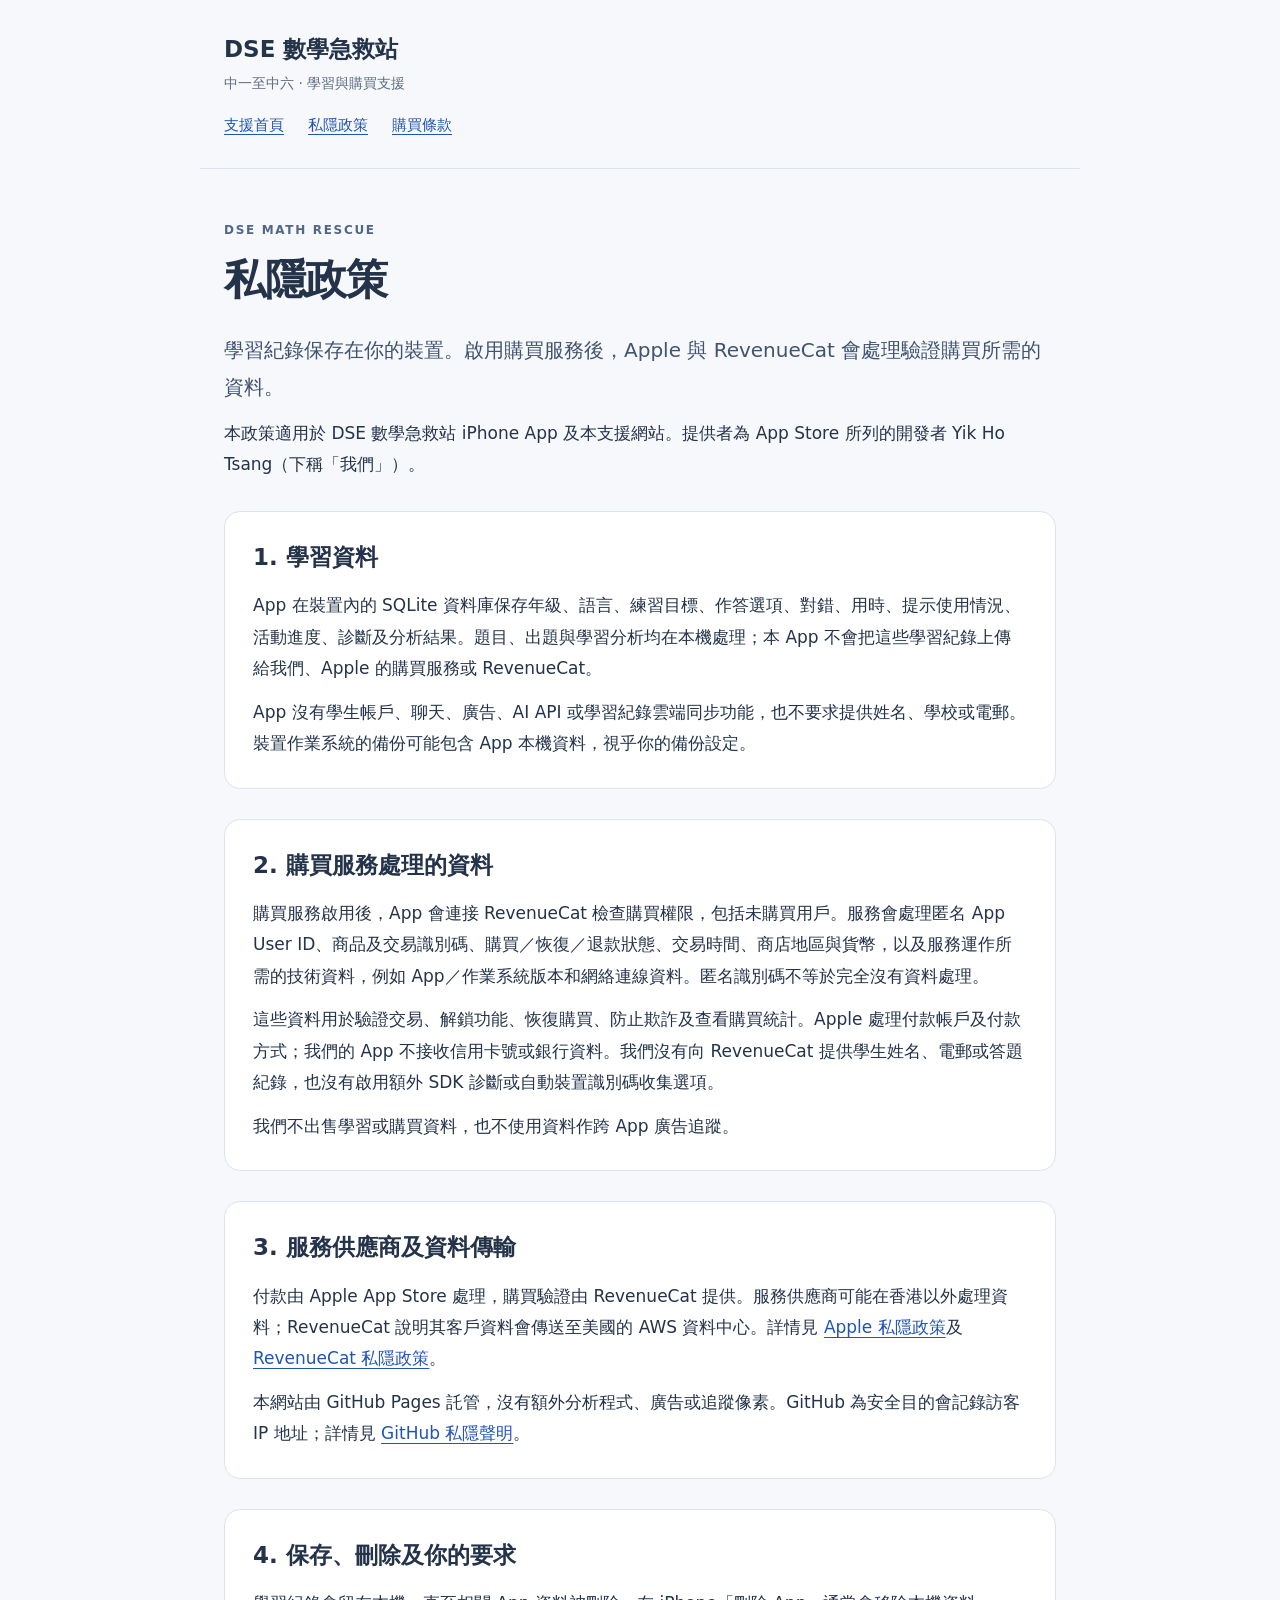
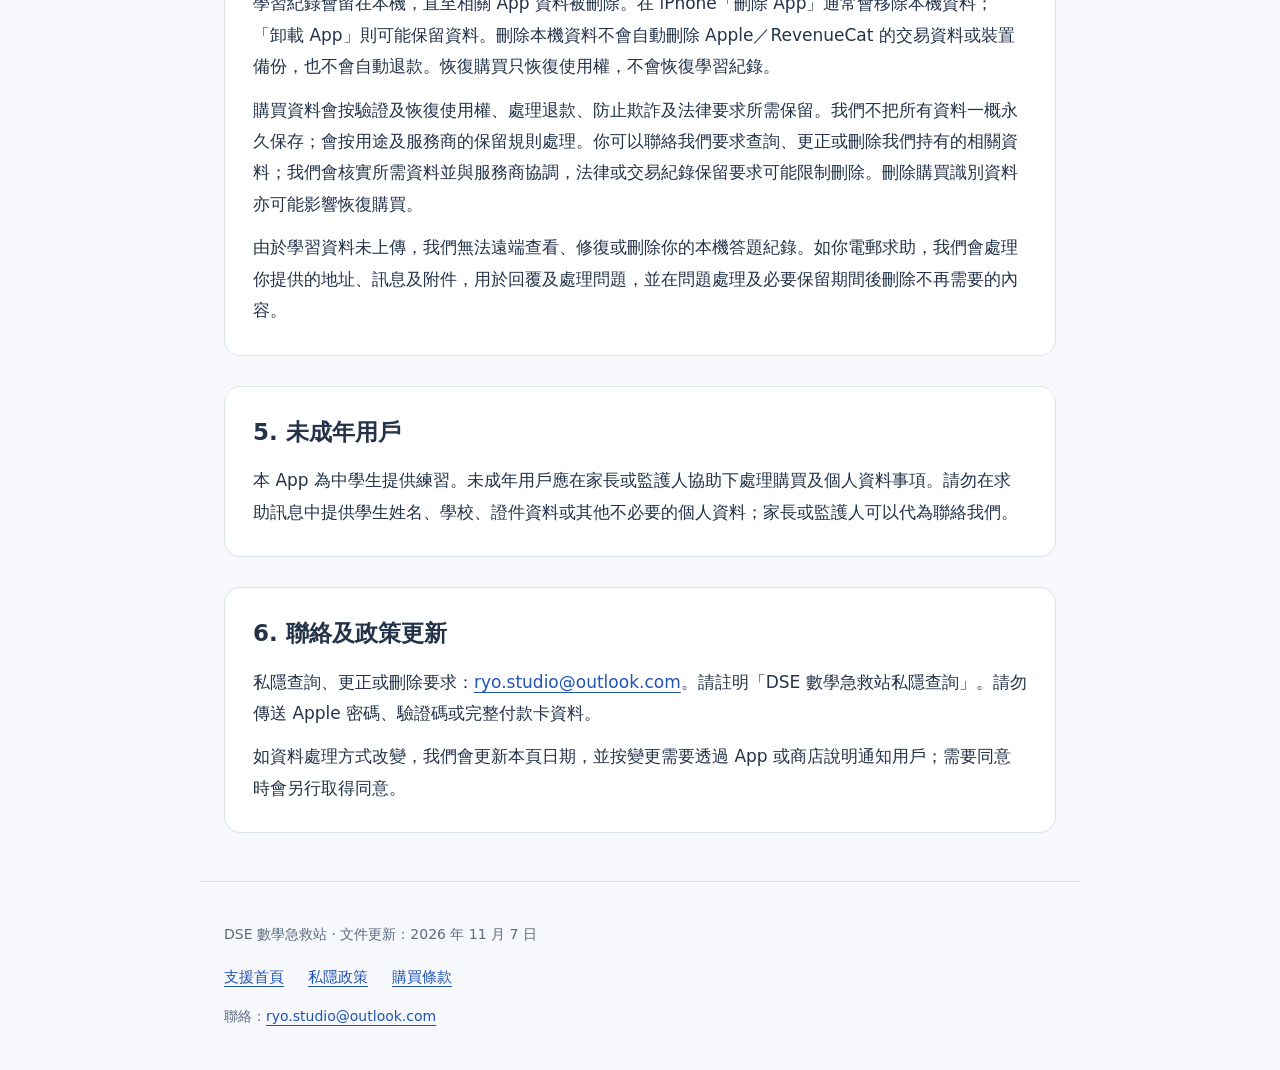
==== privacy.html @ 25e822d3 "Publish DSE Math Rescue privacy, purchase terms and support pages" ====
<!doctype html><html lang="zh-HK"><head><meta charset="utf-8"><meta name="viewport" content="width=device-width,initial-scale=1"><meta name="color-scheme" content="light"><meta name="description" content="DSE 數學急救站的私隱政策、一次購買條款及使用支援。"><title>私隱政策｜DSE 數學急救站</title><link rel="stylesheet" href="style.css"></head><body><a class="skip" href="#main">跳到內容</a><header><div class="brand">DSE 數學急救站<span>中一至中六 · 學習與購買支援</span></div><nav aria-label="主要導覽"><a href="index.html">支援首頁</a><a href="privacy.html">私隱政策</a><a href="terms.html">購買條款</a></nav></header><main id="main"><p class="eyebrow">DSE MATH RESCUE</p><h1>私隱政策</h1><p class="lead">學習紀錄保存在你的裝置。啟用購買服務後，Apple 與 RevenueCat 會處理驗證購買所需的資料。</p><p>本政策適用於 DSE 數學急救站 iPhone App 及本支援網站。提供者為 App Store 所列的開發者 Yik Ho Tsang（下稱「我們」）。</p><section><h2>1. 學習資料</h2><p>App 在裝置內的 SQLite 資料庫保存年級、語言、練習目標、作答選項、對錯、用時、提示使用情況、活動進度、診斷及分析結果。題目、出題與學習分析均在本機處理；本 App 不會把這些學習紀錄上傳給我們、Apple 的購買服務或 RevenueCat。</p><p>App 沒有學生帳戶、聊天、廣告、AI API 或學習紀錄雲端同步功能，也不要求提供姓名、學校或電郵。裝置作業系統的備份可能包含 App 本機資料，視乎你的備份設定。</p></section><section><h2>2. 購買服務處理的資料</h2><p>購買服務啟用後，App 會連接 RevenueCat 檢查購買權限，包括未購買用戶。服務會處理匿名 App User ID、商品及交易識別碼、購買／恢復／退款狀態、交易時間、商店地區與貨幣，以及服務運作所需的技術資料，例如 App／作業系統版本和網絡連線資料。匿名識別碼不等於完全沒有資料處理。</p><p>這些資料用於驗證交易、解鎖功能、恢復購買、防止欺詐及查看購買統計。Apple 處理付款帳戶及付款方式；我們的 App 不接收信用卡號或銀行資料。我們沒有向 RevenueCat 提供學生姓名、電郵或答題紀錄，也沒有啟用額外 SDK 診斷或自動裝置識別碼收集選項。</p><p>我們不出售學習或購買資料，也不使用資料作跨 App 廣告追蹤。</p></section><section><h2>3. 服務供應商及資料傳輸</h2><p>付款由 Apple App Store 處理，購買驗證由 RevenueCat 提供。服務供應商可能在香港以外處理資料；RevenueCat 說明其客戶資料會傳送至美國的 AWS 資料中心。詳情見 <a href="https://www.apple.com/legal/privacy/">Apple 私隱政策</a>及 <a href="https://www.revenuecat.com/privacy">RevenueCat 私隱政策</a>。</p><p>本網站由 GitHub Pages 託管，沒有額外分析程式、廣告或追蹤像素。GitHub 為安全目的會記錄訪客 IP 地址；詳情見 <a href="https://docs.github.com/en/site-policy/privacy-policies/github-general-privacy-statement">GitHub 私隱聲明</a>。</p></section><section><h2>4. 保存、刪除及你的要求</h2><p>學習紀錄會留在本機，直至相關 App 資料被刪除。在 iPhone「刪除 App」通常會移除本機資料；「卸載 App」則可能保留資料。刪除本機資料不會自動刪除 Apple／RevenueCat 的交易資料或裝置備份，也不會自動退款。恢復購買只恢復使用權，不會恢復學習紀錄。</p><p>購買資料會按驗證及恢復使用權、處理退款、防止欺詐及法律要求所需保留。我們不把所有資料一概永久保存；會按用途及服務商的保留規則處理。你可以聯絡我們要求查詢、更正或刪除我們持有的相關資料；我們會核實所需資料並與服務商協調，法律或交易紀錄保留要求可能限制刪除。刪除購買識別資料亦可能影響恢復購買。</p><p>由於學習資料未上傳，我們無法遠端查看、修復或刪除你的本機答題紀錄。如你電郵求助，我們會處理你提供的地址、訊息及附件，用於回覆及處理問題，並在問題處理及必要保留期間後刪除不再需要的內容。</p></section><section><h2>5. 未成年用戶</h2><p>本 App 為中學生提供練習。未成年用戶應在家長或監護人協助下處理購買及個人資料事項。請勿在求助訊息中提供學生姓名、學校、證件資料或其他不必要的個人資料；家長或監護人可以代為聯絡我們。</p></section><section><h2>6. 聯絡及政策更新</h2><p>私隱查詢、更正或刪除要求：<a href="mailto:ryo.studio@outlook.com">ryo.studio@outlook.com</a>。請註明「DSE 數學急救站私隱查詢」。請勿傳送 Apple 密碼、驗證碼或完整付款卡資料。</p><p>如資料處理方式改變，我們會更新本頁日期，並按變更需要透過 App 或商店說明通知用戶；需要同意時會另行取得同意。</p></section></main><footer><p>DSE 數學急救站 · 文件更新：2026 年 11 月 7 日</p><nav aria-label="主要導覽"><a href="index.html">支援首頁</a><a href="privacy.html">私隱政策</a><a href="terms.html">購買條款</a></nav><p>聯絡：<a href="mailto:ryo.studio@outlook.com">ryo.studio@outlook.com</a></p></footer></body></html>
---- style.css ----
*{box-sizing:border-box}html{scroll-behavior:smooth}body{margin:0;background:#f6f8fb;color:#24334a;font-family:system-ui,-apple-system,"Microsoft JhengHei",sans-serif;font-size:17px;line-height:1.85}a{color:#2254b4;text-underline-offset:4px;overflow-wrap:anywhere}a:focus-visible{outline:3px solid #ba6c00;outline-offset:5px}header,main,footer{max-width:880px;margin:auto;padding:28px 24px}header{border-bottom:1px solid #dce3ed}.brand{font-weight:750;font-size:23px}.brand span{display:block;font-size:14px;font-weight:400;color:#5d6c81}nav{display:flex;flex-wrap:wrap;gap:12px 24px;margin-top:16px;font-size:15px}main{padding-top:38px;padding-bottom:48px}h1{font-size:clamp(30px,6vw,42px);line-height:1.3;margin:8px 0 24px;letter-spacing:-.03em}h2{font-size:23px;line-height:1.5;margin:0 0 16px}.eyebrow{font-size:12px;letter-spacing:.14em;color:#526786;font-weight:700}.lead{font-size:20px;color:#40536f}section{margin-top:30px;padding:28px;background:white;border:1px solid #dce3ed;border-radius:16px}p{margin:12px 0}section p:last-child{margin-bottom:0}.cards{display:grid;grid-template-columns:1fr 1fr;gap:16px;margin:28px 0}.card{display:block;padding:24px;border-radius:14px;border:1px solid #bacce7;background:#edf3ff;text-decoration:none}.card strong,.card span{display:block}.card span{font-size:15px;color:#40536f;margin-top:8px}.notice{padding:16px;background:#fff1cb;border:1px solid #dcbf6f}footer{border-top:1px solid #dce3ed;font-size:14px;color:#5d6c81}.skip{position:absolute;top:-80px;left:16px;padding:8px;background:white}.skip:focus{top:8px}li{margin:10px 0}@media(max-width:540px){header,main,footer{padding-left:18px;padding-right:18px}section{padding:20px}.cards{grid-template-columns:1fr}body{font-size:16px}}@media print{body{background:white}header nav,footer nav,.skip{display:none}section{border:0;padding:0;break-inside:avoid}a{color:inherit}}
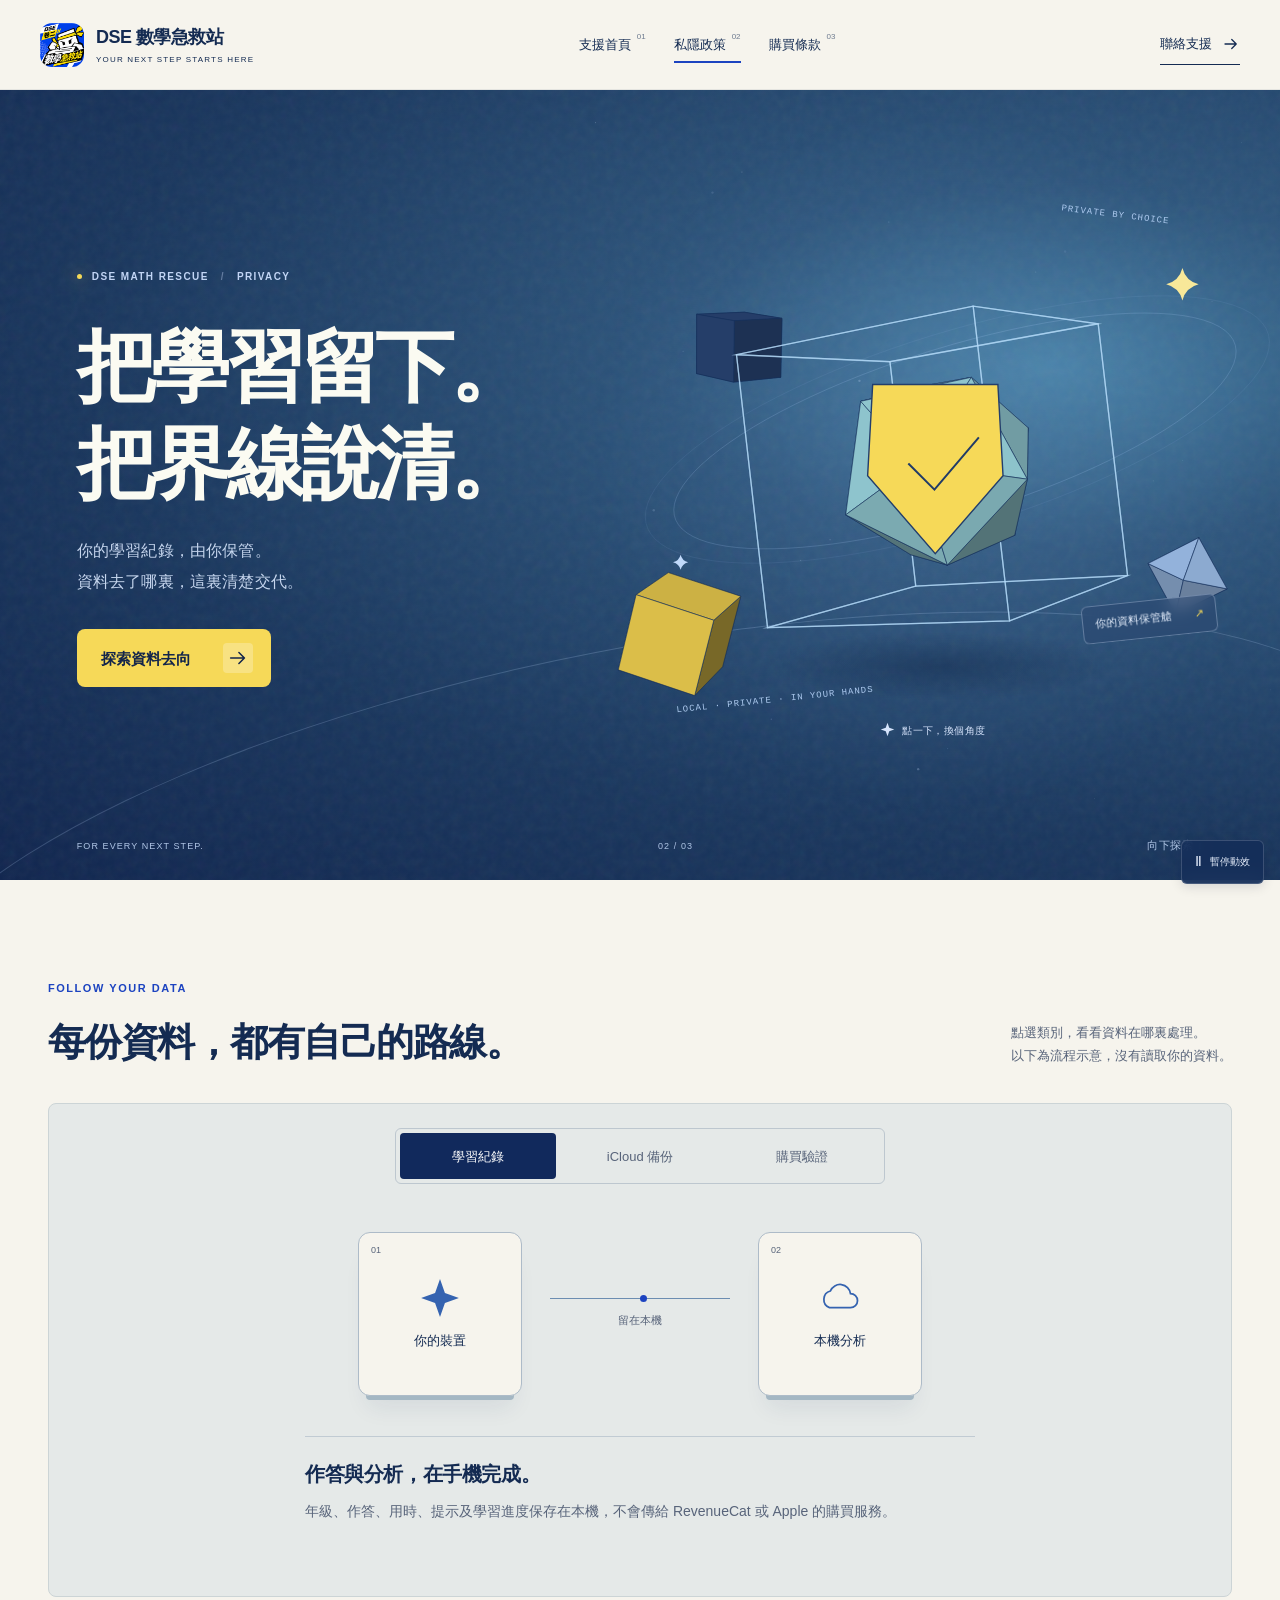
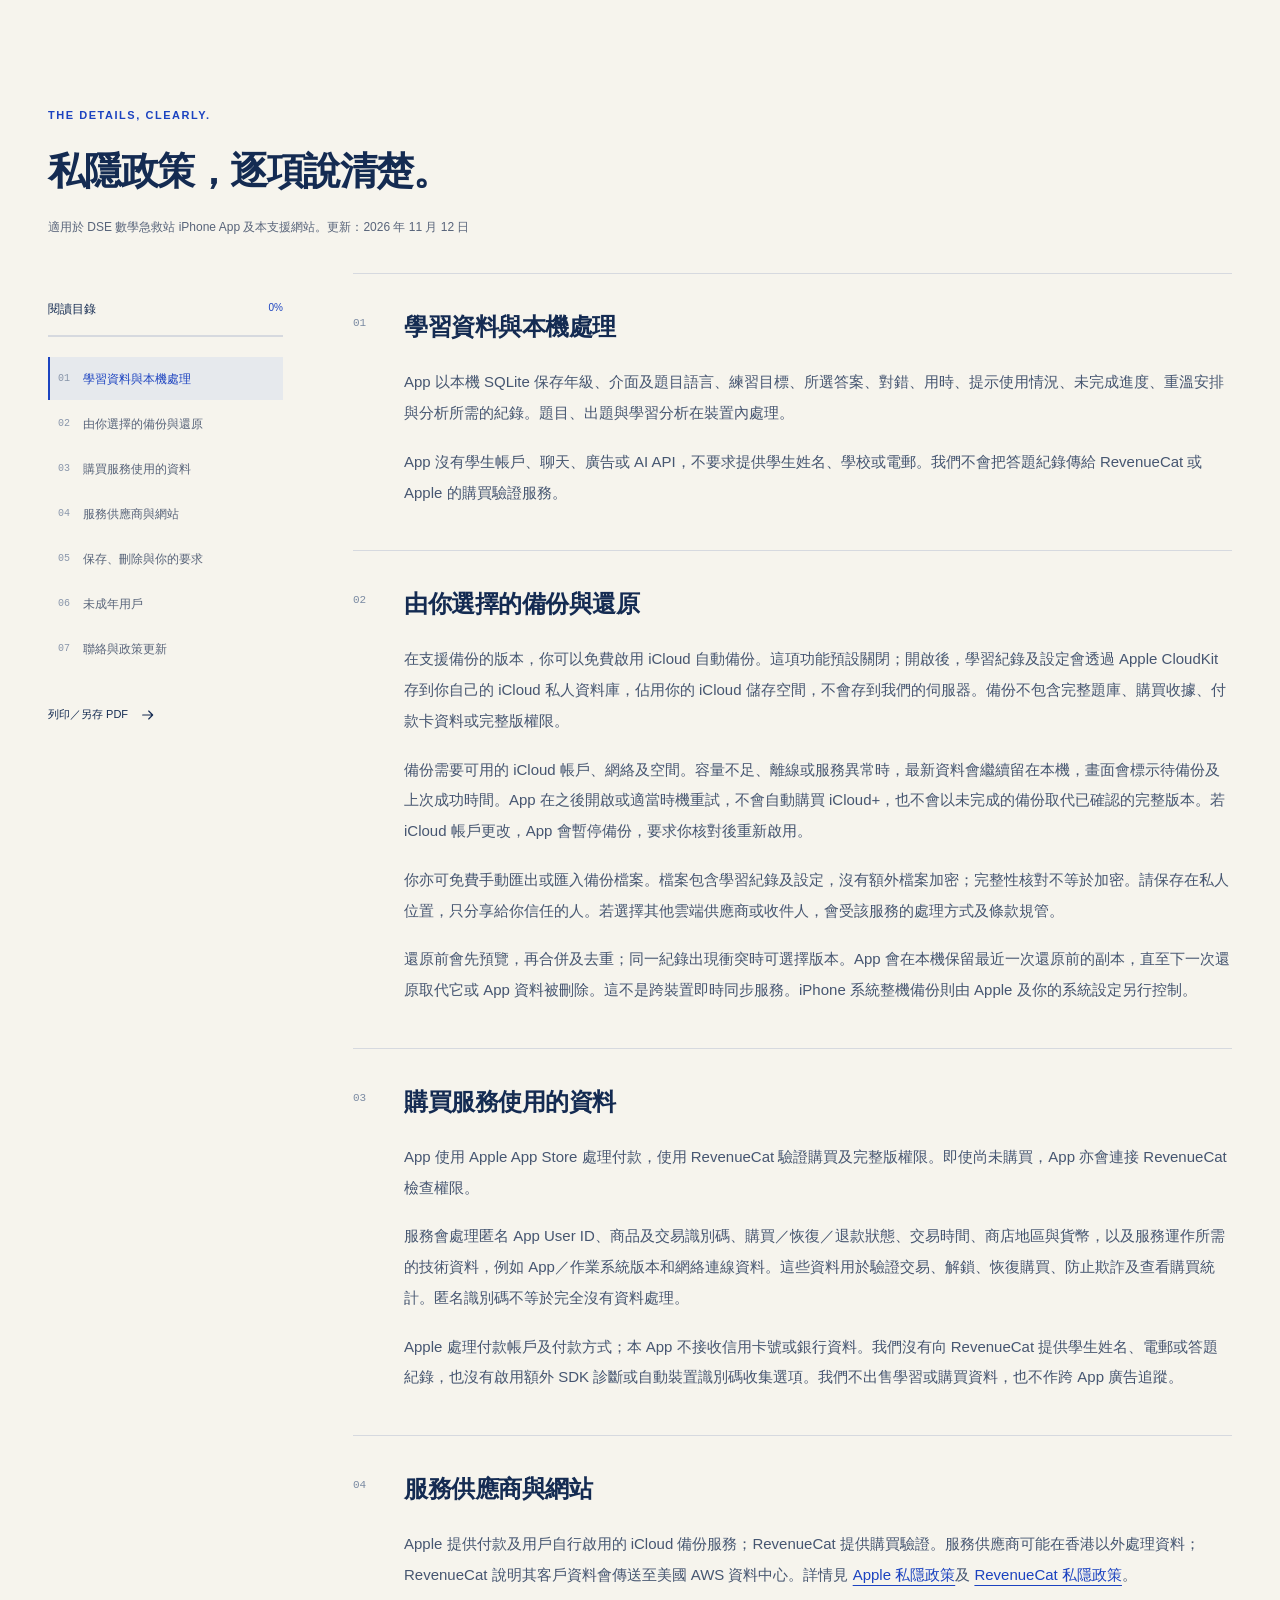
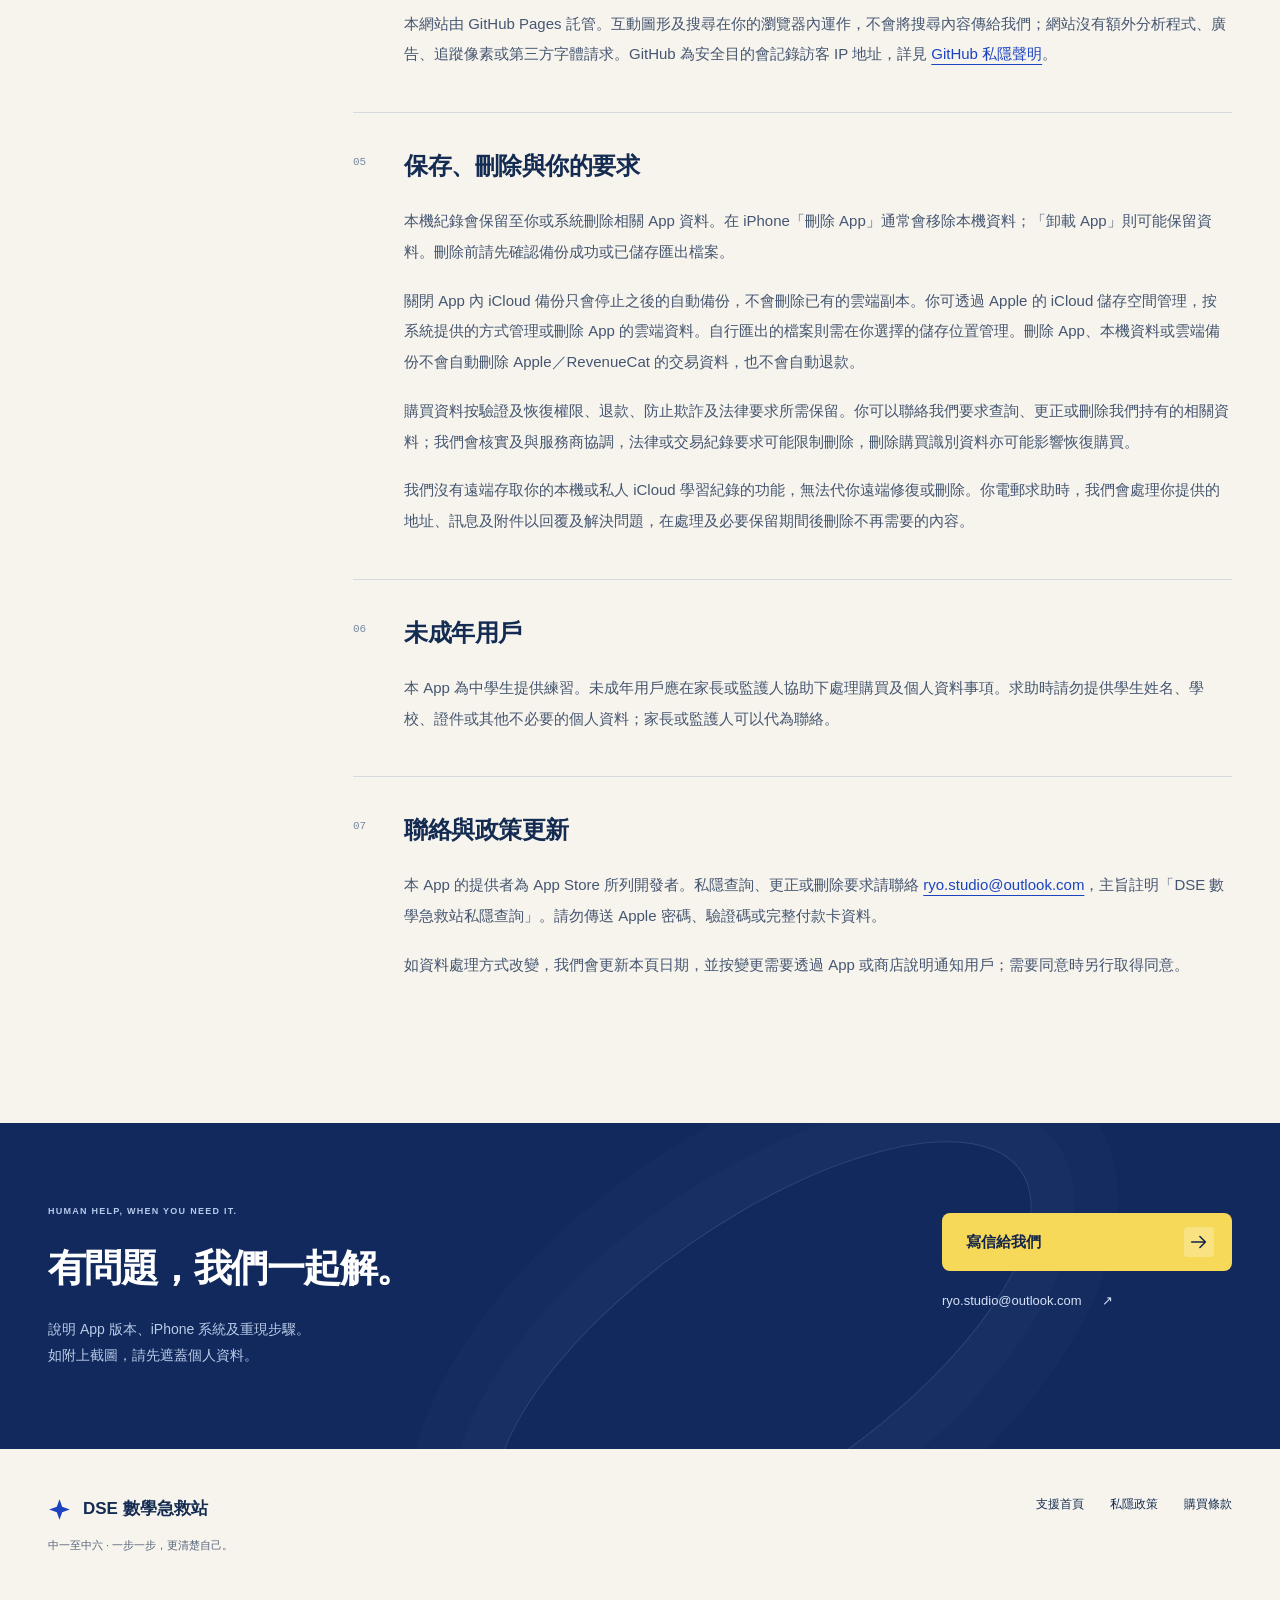
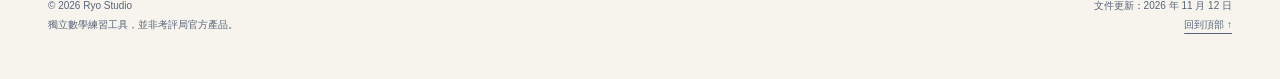
==== commit c56bba56: "Redesign mobile support, privacy and purchase pages; explain free backups" ====
--- a/privacy.html
+++ b/privacy.html
@@ -1 +1 @@
-<!doctype html><html lang="zh-HK"><head><meta charset="utf-8"><meta name="viewport" content="width=device-width,initial-scale=1"><meta name="color-scheme" content="light"><meta name="description" content="DSE 數學急救站的私隱政策、一次購買條款及使用支援。"><title>私隱政策｜DSE 數學急救站</title><link rel="stylesheet" href="style.css"></head><body><a class="skip" href="#main">跳到內容</a><header><div class="brand">DSE 數學急救站<span>中一至中六 · 學習與購買支援</span></div><nav aria-label="主要導覽"><a href="index.html">支援首頁</a><a href="privacy.html">私隱政策</a><a href="terms.html">購買條款</a></nav></header><main id="main"><p class="eyebrow">DSE MATH RESCUE</p><h1>私隱政策</h1><p class="lead">學習紀錄保存在你的裝置。啟用購買服務後，Apple 與 RevenueCat 會處理驗證購買所需的資料。</p><p>本政策適用於 DSE 數學急救站 iPhone App 及本支援網站。提供者為 App Store 所列的開發者 Yik Ho Tsang（下稱「我們」）。</p><section><h2>1. 學習資料</h2><p>App 在裝置內的 SQLite 資料庫保存年級、語言、練習目標、作答選項、對錯、用時、提示使用情況、活動進度、診斷及分析結果。題目、出題與學習分析均在本機處理；本 App 不會把這些學習紀錄上傳給我們、Apple 的購買服務或 RevenueCat。</p><p>App 沒有學生帳戶、聊天、廣告、AI API 或學習紀錄雲端同步功能，也不要求提供姓名、學校或電郵。裝置作業系統的備份可能包含 App 本機資料，視乎你的備份設定。</p></section><section><h2>2. 購買服務處理的資料</h2><p>購買服務啟用後，App 會連接 RevenueCat 檢查購買權限，包括未購買用戶。服務會處理匿名 App User ID、商品及交易識別碼、購買／恢復／退款狀態、交易時間、商店地區與貨幣，以及服務運作所需的技術資料，例如 App／作業系統版本和網絡連線資料。匿名識別碼不等於完全沒有資料處理。</p><p>這些資料用於驗證交易、解鎖功能、恢復購買、防止欺詐及查看購買統計。Apple 處理付款帳戶及付款方式；我們的 App 不接收信用卡號或銀行資料。我們沒有向 RevenueCat 提供學生姓名、電郵或答題紀錄，也沒有啟用額外 SDK 診斷或自動裝置識別碼收集選項。</p><p>我們不出售學習或購買資料，也不使用資料作跨 App 廣告追蹤。</p></section><section><h2>3. 服務供應商及資料傳輸</h2><p>付款由 Apple App Store 處理，購買驗證由 RevenueCat 提供。服務供應商可能在香港以外處理資料；RevenueCat 說明其客戶資料會傳送至美國的 AWS 資料中心。詳情見 <a href="https://www.apple.com/legal/privacy/">Apple 私隱政策</a>及 <a href="https://www.revenuecat.com/privacy">RevenueCat 私隱政策</a>。</p><p>本網站由 GitHub Pages 託管，沒有額外分析程式、廣告或追蹤像素。GitHub 為安全目的會記錄訪客 IP 地址；詳情見 <a href="https://docs.github.com/en/site-policy/privacy-policies/github-general-privacy-statement">GitHub 私隱聲明</a>。</p></section><section><h2>4. 保存、刪除及你的要求</h2><p>學習紀錄會留在本機，直至相關 App 資料被刪除。在 iPhone「刪除 App」通常會移除本機資料；「卸載 App」則可能保留資料。刪除本機資料不會自動刪除 Apple／RevenueCat 的交易資料或裝置備份，也不會自動退款。恢復購買只恢復使用權，不會恢復學習紀錄。</p><p>購買資料會按驗證及恢復使用權、處理退款、防止欺詐及法律要求所需保留。我們不把所有資料一概永久保存；會按用途及服務商的保留規則處理。你可以聯絡我們要求查詢、更正或刪除我們持有的相關資料；我們會核實所需資料並與服務商協調，法律或交易紀錄保留要求可能限制刪除。刪除購買識別資料亦可能影響恢復購買。</p><p>由於學習資料未上傳，我們無法遠端查看、修復或刪除你的本機答題紀錄。如你電郵求助，我們會處理你提供的地址、訊息及附件，用於回覆及處理問題，並在問題處理及必要保留期間後刪除不再需要的內容。</p></section><section><h2>5. 未成年用戶</h2><p>本 App 為中學生提供練習。未成年用戶應在家長或監護人協助下處理購買及個人資料事項。請勿在求助訊息中提供學生姓名、學校、證件資料或其他不必要的個人資料；家長或監護人可以代為聯絡我們。</p></section><section><h2>6. 聯絡及政策更新</h2><p>私隱查詢、更正或刪除要求：<a href="mailto:ryo.studio@outlook.com">ryo.studio@outlook.com</a>。請註明「DSE 數學急救站私隱查詢」。請勿傳送 Apple 密碼、驗證碼或完整付款卡資料。</p><p>如資料處理方式改變，我們會更新本頁日期，並按變更需要透過 App 或商店說明通知用戶；需要同意時會另行取得同意。</p></section></main><footer><p>DSE 數學急救站 · 文件更新：2026 年 11 月 7 日</p><nav aria-label="主要導覽"><a href="index.html">支援首頁</a><a href="privacy.html">私隱政策</a><a href="terms.html">購買條款</a></nav><p>聯絡：<a href="mailto:ryo.studio@outlook.com">ryo.studio@outlook.com</a></p></footer></body></html>
+<!doctype html><html lang="zh-HK"><head><meta charset="utf-8"><meta name="viewport" content="width=device-width,initial-scale=1,viewport-fit=cover"><meta name="theme-color" content="#11295c"><meta name="color-scheme" content="light"><meta name="description" content="DSE 數學急救站私隱政策：免費練習、學習紀錄備份、一次解鎖完整版及私隱說明。"><meta name="referrer" content="strict-origin-when-cross-origin"><meta http-equiv="Content-Security-Policy" content="default-src 'self'; script-src 'self'; style-src 'self' 'unsafe-inline'; img-src 'self' data:; connect-src 'none'; object-src 'none'; base-uri 'self'; form-action 'none'; upgrade-insecure-requests"><title>私隱政策｜DSE 數學急救站</title><link rel="icon" href="brand-icon.png"><link rel="stylesheet" href="style.css"><script src="site.js" defer></script><script src="scene.js" defer></script></head><body id="top" data-page="privacy"><a class="skip" href="#main">跳到內容</a><header class="site-header"><a class="brand" href="index.html" aria-label="DSE 數學急救站支援首頁"><img src="brand-icon.png" width="44" height="44" alt=""><span>DSE 數學急救站<small>YOUR NEXT STEP STARTS HERE</small></span></a><button class="menu-toggle" type="button" aria-expanded="false" aria-controls="primary-nav"><span>導覽</span><i aria-hidden="true"></i></button><nav id="primary-nav" aria-label="主要導覽"><a href="index.html">支援首頁<span>01</span></a><a href="privacy.html" aria-current="page">私隱政策<span>02</span></a><a href="terms.html">購買條款<span>03</span></a></nav><a class="header-contact" href="#contact">聯絡支援 <svg class="arrow-icon" viewBox="0 0 24 24" fill="none" aria-hidden="true"><path d="M4 12h15m-6-6 6 6-6 6" stroke="currentColor" stroke-width="1.7" stroke-linecap="round" stroke-linejoin="round"/></svg></a></header><main id="main"><section class="hero hero-privacy" aria-labelledby="hero-title"><div class="hero-grain" aria-hidden="true"></div><div class="hero-copy"><p class="eyebrow"><span class="signal-dot"></span>DSE MATH RESCUE <i>/</i> PRIVACY</p><h1 id="hero-title">把學習留下。<br>把界線說清。</h1><p class="hero-lead">你的學習紀錄，由你保管。<br>資料去了哪裏，這裏清楚交代。</p><a class="button button-yellow" href="#data-map">探索資料去向<svg class="arrow-icon" viewBox="0 0 24 24" fill="none" aria-hidden="true"><path d="M4 12h15m-6-6 6 6-6 6" stroke="currentColor" stroke-width="1.7" stroke-linecap="round" stroke-linejoin="round"/></svg></a></div><div class="scene-wrap" data-scene="privacy"><canvas class="world-canvas" aria-hidden="true"></canvas><div class="scene-fallback" aria-hidden="true"><div></div><span><svg class="star-icon" viewBox="0 0 40 40" fill="none" aria-hidden="true"><path d="m20 2 4.7 13.3L38 20l-13.3 4.7L20 38l-4.7-13.3L2 20l13.3-4.7L20 2Z" fill="currentColor"/></svg></span></div><div class="scene-coordinate coordinate-top" aria-hidden="true">PRIVATE BY CHOICE</div><div class="scene-coordinate coordinate-bottom" aria-hidden="true">LOCAL · PRIVATE · IN YOUR HANDS</div><button class="scene-interact" type="button" aria-label="改變幾何場景角度"><svg class="star-icon" viewBox="0 0 40 40" fill="none" aria-hidden="true"><path d="m20 2 4.7 13.3L38 20l-13.3 4.7L20 38l-4.7-13.3L2 20l13.3-4.7L20 2Z" fill="currentColor"/></svg><span>點一下，換個角度</span></button><span class="scene-badge">你的資料保管艙 <i>↗</i></span></div><div class="hero-baseline"><span>FOR EVERY NEXT STEP.</span><span>02 / 03</span><a href="#data-map" aria-label="向下探索">向下探索 ↓</a></div></section><section class="data-section wrap" id="data-map"><div class="section-top"><div><p class="eyebrow">FOLLOW YOUR DATA</p><h2>每份資料，都有自己的路線。</h2></div><p class="muted">點選類別，看看資料在哪裏處理。<br>以下為流程示意，沒有讀取你的資料。</p></div><div class="data-explorer"><div class="data-tabs" role="tablist" aria-label="資料類別"><button id="data-tab-learning" role="tab" aria-selected="true" aria-controls="data-panel" data-data-tab="learning">學習紀錄</button><button id="data-tab-cloud" role="tab" aria-selected="false" aria-controls="data-panel" data-data-tab="cloud">iCloud 備份</button><button id="data-tab-purchase" role="tab" aria-selected="false" aria-controls="data-panel" data-data-tab="purchase">購買驗證</button></div><div class="data-map" aria-hidden="true"><div class="map-node node-device"><span>01</span><svg class="star-icon" viewBox="0 0 40 40" fill="none" aria-hidden="true"><path d="m20 2 4.7 13.3L38 20l-13.3 4.7L20 38l-4.7-13.3L2 20l13.3-4.7L20 2Z" fill="currentColor"/></svg><strong>你的裝置</strong></div><div class="map-link"><i></i><b>留在本機</b></div><div class="map-node node-destination"><span>02</span><svg viewBox="0 0 48 48" fill="none"><path d="M12 35h24a8 8 0 0 0 0-16 12 12 0 0 0-23-3 10 10 0 0 0-1 19Z" stroke="currentColor" stroke-width="2"/></svg><strong>本機分析</strong></div></div><div id="data-panel" role="tabpanel" aria-labelledby="data-tab-learning" tabindex="0"><h3>作答與分析，在手機完成。</h3><p>年級、作答、用時、提示及學習進度保存在本機，不會傳給 RevenueCat 或 Apple 的購買服務。</p></div></div></section><section class="document-heading wrap" id="policy"><p class="eyebrow">THE DETAILS, CLEARLY.</p><h2>私隱政策，逐項說清楚。</h2><p class="muted">適用於 DSE 數學急救站 iPhone App 及本支援網站。更新：2026 年 11 月 12 日</p></section><div class="document-layout wrap"><aside class="contents" aria-label="本頁目錄"><p>閱讀目錄 <span class="reading-label">0%</span></p><div class="reading-track"><span></span></div><nav><a href="#privacy-learning"><span>01</span>學習資料與本機處理</a><a href="#privacy-backup"><span>02</span>由你選擇的備份與還原</a><a href="#privacy-purchases"><span>03</span>購買服務使用的資料</a><a href="#privacy-providers"><span>04</span>服務供應商與網站</a><a href="#privacy-retention"><span>05</span>保存、刪除與你的要求</a><a href="#privacy-minors"><span>06</span>未成年用戶</a><a href="#privacy-contact"><span>07</span>聯絡與政策更新</a></nav><button class="text-button" type="button" data-print>列印／另存 PDF <svg class="arrow-icon" viewBox="0 0 24 24" fill="none" aria-hidden="true"><path d="M4 12h15m-6-6 6 6-6 6" stroke="currentColor" stroke-width="1.7" stroke-linecap="round" stroke-linejoin="round"/></svg></button></aside><article class="policy-body"><section class="policy-section" id="privacy-learning"><div class="section-index">01</div><div><h2>學習資料與本機處理</h2><p>App 以本機 SQLite 保存年級、介面及題目語言、練習目標、所選答案、對錯、用時、提示使用情況、未完成進度、重溫安排與分析所需的紀錄。題目、出題與學習分析在裝置內處理。</p><p>App 沒有學生帳戶、聊天、廣告或 AI API，不要求提供學生姓名、學校或電郵。我們不會把答題紀錄傳給 RevenueCat 或 Apple 的購買驗證服務。</p></div></section><section class="policy-section" id="privacy-backup"><div class="section-index">02</div><div><h2>由你選擇的備份與還原</h2><p>在支援備份的版本，你可以免費啟用 iCloud 自動備份。這項功能預設關閉；開啟後，學習紀錄及設定會透過 Apple CloudKit 存到你自己的 iCloud 私人資料庫，佔用你的 iCloud 儲存空間，不會存到我們的伺服器。備份不包含完整題庫、購買收據、付款卡資料或完整版權限。</p><p>備份需要可用的 iCloud 帳戶、網絡及空間。容量不足、離線或服務異常時，最新資料會繼續留在本機，畫面會標示待備份及上次成功時間。App 在之後開啟或適當時機重試，不會自動購買 iCloud+，也不會以未完成的備份取代已確認的完整版本。若 iCloud 帳戶更改，App 會暫停備份，要求你核對後重新啟用。</p><p>你亦可免費手動匯出或匯入備份檔案。檔案包含學習紀錄及設定，沒有額外檔案加密；完整性核對不等於加密。請保存在私人位置，只分享給你信任的人。若選擇其他雲端供應商或收件人，會受該服務的處理方式及條款規管。</p><p>還原前會先預覽，再合併及去重；同一紀錄出現衝突時可選擇版本。App 會在本機保留最近一次還原前的副本，直至下一次還原取代它或 App 資料被刪除。這不是跨裝置即時同步服務。iPhone 系統整機備份則由 Apple 及你的系統設定另行控制。</p></div></section><section class="policy-section" id="privacy-purchases"><div class="section-index">03</div><div><h2>購買服務使用的資料</h2><p>App 使用 Apple App Store 處理付款，使用 RevenueCat 驗證購買及完整版權限。即使尚未購買，App 亦會連接 RevenueCat 檢查權限。</p><p>服務會處理匿名 App User ID、商品及交易識別碼、購買／恢復／退款狀態、交易時間、商店地區與貨幣，以及服務運作所需的技術資料，例如 App／作業系統版本和網絡連線資料。這些資料用於驗證交易、解鎖、恢復購買、防止欺詐及查看購買統計。匿名識別碼不等於完全沒有資料處理。</p><p>Apple 處理付款帳戶及付款方式；本 App 不接收信用卡號或銀行資料。我們沒有向 RevenueCat 提供學生姓名、電郵或答題紀錄，也沒有啟用額外 SDK 診斷或自動裝置識別碼收集選項。我們不出售學習或購買資料，也不作跨 App 廣告追蹤。</p></div></section><section class="policy-section" id="privacy-providers"><div class="section-index">04</div><div><h2>服務供應商與網站</h2><p>Apple 提供付款及用戶自行啟用的 iCloud 備份服務；RevenueCat 提供購買驗證。服務供應商可能在香港以外處理資料；RevenueCat 說明其客戶資料會傳送至美國 AWS 資料中心。詳情見 <a href="https://www.apple.com/legal/privacy/">Apple 私隱政策</a>及 <a href="https://www.revenuecat.com/privacy">RevenueCat 私隱政策</a>。</p><p>本網站由 GitHub Pages 託管。互動圖形及搜尋在你的瀏覽器內運作，不會將搜尋內容傳給我們；網站沒有額外分析程式、廣告、追蹤像素或第三方字體請求。GitHub 為安全目的會記錄訪客 IP 地址，詳見 <a href="https://docs.github.com/en/site-policy/privacy-policies/github-general-privacy-statement">GitHub 私隱聲明</a>。</p></div></section><section class="policy-section" id="privacy-retention"><div class="section-index">05</div><div><h2>保存、刪除與你的要求</h2><p>本機紀錄會保留至你或系統刪除相關 App 資料。在 iPhone「刪除 App」通常會移除本機資料；「卸載 App」則可能保留資料。刪除前請先確認備份成功或已儲存匯出檔案。</p><p>關閉 App 內 iCloud 備份只會停止之後的自動備份，不會刪除已有的雲端副本。你可透過 Apple 的 iCloud 儲存空間管理，按系統提供的方式管理或刪除 App 的雲端資料。自行匯出的檔案則需在你選擇的儲存位置管理。刪除 App、本機資料或雲端備份不會自動刪除 Apple／RevenueCat 的交易資料，也不會自動退款。</p><p>購買資料按驗證及恢復權限、退款、防止欺詐及法律要求所需保留。你可以聯絡我們要求查詢、更正或刪除我們持有的相關資料；我們會核實及與服務商協調，法律或交易紀錄要求可能限制刪除，刪除購買識別資料亦可能影響恢復購買。</p><p>我們沒有遠端存取你的本機或私人 iCloud 學習紀錄的功能，無法代你遠端修復或刪除。你電郵求助時，我們會處理你提供的地址、訊息及附件以回覆及解決問題，在處理及必要保留期間後刪除不再需要的內容。</p></div></section><section class="policy-section" id="privacy-minors"><div class="section-index">06</div><div><h2>未成年用戶</h2><p>本 App 為中學生提供練習。未成年用戶應在家長或監護人協助下處理購買及個人資料事項。求助時請勿提供學生姓名、學校、證件或其他不必要的個人資料；家長或監護人可以代為聯絡。</p></div></section><section class="policy-section" id="privacy-contact"><div class="section-index">07</div><div><h2>聯絡與政策更新</h2><p>本 App 的提供者為 App Store 所列開發者。私隱查詢、更正或刪除要求請聯絡 <a href="mailto:ryo.studio@outlook.com">ryo.studio@outlook.com</a>，主旨註明「DSE 數學急救站私隱查詢」。請勿傳送 Apple 密碼、驗證碼或完整付款卡資料。</p><p>如資料處理方式改變，我們會更新本頁日期，並按變更需要透過 App 或商店說明通知用戶；需要同意時另行取得同意。</p></div></section></article></div></main><section class="contact-section" id="contact"><div class="contact-orbit" aria-hidden="true"></div><div class="wrap contact-inner"><div><p class="eyebrow">HUMAN HELP, WHEN YOU NEED IT.</p><h2>有問題，我們一起解。</h2><p>說明 App 版本、iPhone 系統及重現步驟。<br>如附上截圖，請先遮蓋個人資料。</p></div><div class="contact-actions"><a class="button button-yellow" href="mailto:ryo.studio@outlook.com?subject=DSE%20%E6%95%B8%E5%AD%B8%E6%80%A5%E6%95%91%E7%AB%99%E6%94%AF%E6%8F%B4">寫信給我們 <svg class="arrow-icon" viewBox="0 0 24 24" fill="none" aria-hidden="true"><path d="M4 12h15m-6-6 6 6-6 6" stroke="currentColor" stroke-width="1.7" stroke-linecap="round" stroke-linejoin="round"/></svg></a><button class="copy-email" type="button" data-email="ryo.studio@outlook.com" aria-label="複製支援電郵">ryo.studio@outlook.com <span>↗</span></button><span class="copy-status" role="status" aria-live="polite"></span></div></div></section><footer class="site-footer wrap"><div><a class="footer-brand" href="index.html"><svg class="star-icon" viewBox="0 0 40 40" fill="none" aria-hidden="true"><path d="m20 2 4.7 13.3L38 20l-13.3 4.7L20 38l-4.7-13.3L2 20l13.3-4.7L20 2Z" fill="currentColor"/></svg> DSE 數學急救站</a><p>中一至中六 · 一步一步，更清楚自己。</p></div><nav aria-label="頁尾導覽"><a href="index.html">支援首頁<span>01</span></a><a href="privacy.html" aria-current="page">私隱政策<span>02</span></a><a href="terms.html">購買條款<span>03</span></a></nav><p class="legal-line">© 2026 Ryo Studio<br>獨立數學練習工具，並非考評局官方產品。</p><p class="legal-line">文件更新：2026 年 11 月 12 日<br><a href="#top">回到頂部 ↑</a></p></footer><button class="motion-toggle" type="button" aria-pressed="false" aria-label="暫停背景動效"><span aria-hidden="true">Ⅱ</span><span class="motion-label">暫停動效</span></button></body></html>
--- a/style.css
+++ b/style.css
@@ -1 +1,10 @@
-*{box-sizing:border-box}html{scroll-behavior:smooth}body{margin:0;background:#f6f8fb;color:#24334a;font-family:system-ui,-apple-system,"Microsoft JhengHei",sans-serif;font-size:17px;line-height:1.85}a{color:#2254b4;text-underline-offset:4px;overflow-wrap:anywhere}a:focus-visible{outline:3px solid #ba6c00;outline-offset:5px}header,main,footer{max-width:880px;margin:auto;padding:28px 24px}header{border-bottom:1px solid #dce3ed}.brand{font-weight:750;font-size:23px}.brand span{display:block;font-size:14px;font-weight:400;color:#5d6c81}nav{display:flex;flex-wrap:wrap;gap:12px 24px;margin-top:16px;font-size:15px}main{padding-top:38px;padding-bottom:48px}h1{font-size:clamp(30px,6vw,42px);line-height:1.3;margin:8px 0 24px;letter-spacing:-.03em}h2{font-size:23px;line-height:1.5;margin:0 0 16px}.eyebrow{font-size:12px;letter-spacing:.14em;color:#526786;font-weight:700}.lead{font-size:20px;color:#40536f}section{margin-top:30px;padding:28px;background:white;border:1px solid #dce3ed;border-radius:16px}p{margin:12px 0}section p:last-child{margin-bottom:0}.cards{display:grid;grid-template-columns:1fr 1fr;gap:16px;margin:28px 0}.card{display:block;padding:24px;border-radius:14px;border:1px solid #bacce7;background:#edf3ff;text-decoration:none}.card strong,.card span{display:block}.card span{font-size:15px;color:#40536f;margin-top:8px}.notice{padding:16px;background:#fff1cb;border:1px solid #dcbf6f}footer{border-top:1px solid #dce3ed;font-size:14px;color:#5d6c81}.skip{position:absolute;top:-80px;left:16px;padding:8px;background:white}.skip:focus{top:8px}li{margin:10px 0}@media(max-width:540px){header,main,footer{padding-left:18px;padding-right:18px}section{padding:20px}.cards{grid-template-columns:1fr}body{font-size:16px}}@media print{body{background:white}header nav,footer nav,.skip{display:none}section{border:0;padding:0;break-inside:avoid}a{color:inherit}}+@charset "UTF-8";
+:root{--ink:#142b52;--blue:#1c43c0;--navy:#11295c;--cream:#f6f4ed;--line:#d6d9df;--muted:#58647a;--gold:#f6d958;--cyan:#b9e2ec;--ease:cubic-bezier(.2,.75,.2,1)}
+*{box-sizing:border-box}html{scroll-behavior:smooth;scroll-padding-top:110px}body{margin:0;background:var(--cream);color:var(--ink);font-family:Inter,-apple-system,BlinkMacSystemFont,"Noto Sans TC","PingFang TC","Microsoft JhengHei",sans-serif;font-size:16px;line-height:1.8;-webkit-font-smoothing:antialiased}button,input{font:inherit}button,a{-webkit-tap-highlight-color:transparent}button{cursor:pointer}a{color:inherit;text-underline-offset:5px;text-decoration-thickness:1px}a:focus-visible,button:focus-visible,input:focus-visible,summary:focus-visible,[tabindex]:focus-visible{outline:3px solid #a26300;outline-offset:5px}h1,h2,h3,p{margin:0}h1,h2,h3{text-wrap:balance}h1{font-size:clamp(48px,6.2vw,94px);font-weight:650;line-height:1.22;letter-spacing:-.055em}h2{font-size:clamp(28px,3vw,46px);line-height:1.35;letter-spacing:-.04em;font-weight:650}h3{font-size:22px;line-height:1.5;letter-spacing:-.02em}svg{display:block}.arrow-icon{width:24px;height:24px;flex:none}.star-icon{width:36px;height:36px;flex:none}.wrap{width:min(1200px,calc(100% - 96px));margin-inline:auto}.eyebrow{font-family:Inter,-apple-system,sans-serif;font-size:11px;letter-spacing:.14em;font-weight:600;line-height:1.6;display:flex;align-items:center;gap:10px}.eyebrow i{font-style:normal;opacity:.4;padding:0 2px}.muted{color:var(--muted)}.small{font-size:13px;line-height:1.8}.button{min-height:56px;display:inline-flex;align-items:center;justify-content:space-between;gap:32px;padding:14px 18px 14px 24px;border-radius:8px;text-decoration:none;font-size:15px;font-weight:650;transition:transform .25s var(--ease),background .25s;position:relative}.button:hover{transform:translateY(-3px)}.button-yellow{background:var(--gold);color:#13254b}.button-yellow:hover{background:#ffe879}.button .arrow-icon{padding:4px;background:rgba(255,255,255,.25);border-radius:4px;width:30px;height:30px}.site-header{height:90px;display:flex;align-items:center;justify-content:space-between;gap:30px;padding:16px 40px;background:var(--cream);position:relative;z-index:20;border-bottom:1px solid rgba(20,43,82,.08)}.brand{display:flex;gap:12px;align-items:center;text-decoration:none;flex-shrink:0}.brand img{border-radius:12px;width:44px;height:44px}.brand>span{font-size:18px;line-height:1.5;font-weight:750;letter-spacing:-.03em}.brand small{display:block;font-size:8px;letter-spacing:.15em;font-weight:500;margin-top:3px}#primary-nav{display:flex;gap:28px;align-items:center}#primary-nav a{font-size:13px;text-decoration:none;display:flex;align-items:center;gap:6px;position:relative;min-height:44px}#primary-nav a:after{content:"";position:absolute;bottom:4px;height:2px;width:0;background:var(--blue);transition:width .25s}#primary-nav a:hover:after,#primary-nav a[aria-current]:after{width:100%}#primary-nav a span{font-size:8px;opacity:.6;align-self:flex-start;margin-top:7px}.header-contact{display:flex;align-items:center;gap:10px;text-decoration:none;border-bottom:1px solid var(--ink);font-size:13px;min-height:40px}.header-contact svg{width:18px}.menu-toggle{display:none}.hero{position:relative;min-height:min(790px,calc(100svh - 90px));display:grid;grid-template-columns:1fr 1fr;overflow:hidden;background:radial-gradient(ellipse at 85% 38%,#4165ab 0%,#24487e 26%,#142f63 58%,#10254e 100%);color:#fbfbf2;isolation:isolate;padding:72px 6% 86px}.hero:after{content:"";position:absolute;inset:auto -10% -260px;height:490px;transform:rotate(-11deg);border:1px solid rgba(184,210,244,.22);border-radius:50%;z-index:-1;box-shadow:0 14px 0 -13px rgba(184,210,244,.1),0 38px 0 -37px rgba(184,210,244,.1)}.hero-privacy{background:radial-gradient(ellipse at 82% 35%,#467fa5 0%,#2d557c 25%,#19365d 65%,#10254e 100%)}.hero-terms{background:radial-gradient(ellipse at 82% 35%,#5068a1 0%,#2b427c 25%,#192d60 65%,#10254e 100%)}.hero-grain{position:absolute;inset:0;pointer-events:none;opacity:.12;background-image:url("data:image/svg+xml,%3Csvg viewBox='0 0 128 128' xmlns='http://www.w3.org/2000/svg'%3E%3Cfilter id='n'%3E%3CfeTurbulence type='fractalNoise' baseFrequency='.68' numOctaves='3' stitchTiles='stitch'/%3E%3C/filter%3E%3Cpath fill='%23ffffff' filter='url(%23n)' opacity='.5' d='M0 0h128v128H0z'/%3E%3C/svg%3E")}.hero-copy{align-self:center;position:relative;z-index:3;max-width:650px}.hero-copy .eyebrow{color:#c2d5f5;margin-bottom:34px;white-space:nowrap;font-size:10px}.signal-dot{width:5px;height:5px;background:var(--gold);border-radius:50%;box-shadow:0 0 16px #f6d958;flex:none}.hero h1{margin-bottom:24px}.hero-lead{color:#c5d5ed;font-size:16px;line-height:1.9;margin-bottom:32px;letter-spacing:.01em}.hero-baseline{position:absolute;bottom:24px;left:6%;right:6%;display:flex;justify-content:space-between;gap:20px;font-size:9px;color:#b0c6e6;letter-spacing:.12em;align-items:center}.hero-baseline a{font-size:11px;letter-spacing:.05em;text-decoration:none}.scene-wrap{position:relative;min-height:450px;align-self:stretch;margin:-40px -12% -34px -8%;touch-action:pan-y;z-index:2;perspective:900px}.world-canvas{width:100%;height:100%;display:block;position:absolute;inset:0;pointer-events:none}.scene-fallback{position:absolute;inset:18%;display:grid;place-items:center}.scene-fallback>div{width:65%;aspect-ratio:1;background:linear-gradient(145deg,#b7d5f8,#3d6096);transform:rotate(-15deg);clip-path:polygon(50% 0,94% 25%,100% 72%,50% 100%,0 74%,6% 26%);box-shadow:0 40px 80px #0008}.scene-fallback>span{position:absolute;color:var(--gold);right:0;top:20%}.scene-ready .scene-fallback{display:none}.scene-coordinate{position:absolute;font-size:9px;letter-spacing:.11em;color:#adcaef;pointer-events:none;font-family:ui-monospace,SFMono-Regular,monospace}.coordinate-top{right:15%;top:12%;transform:rotate(7deg)}.coordinate-bottom{left:12%;bottom:17%;transform:rotate(-6deg)}.scene-interact{position:absolute;inset:0;border:0;background:transparent;color:#d6e4fc;display:flex;align-items:flex-end;justify-content:center;gap:7px;padding:0 0 13%;font-size:10px;letter-spacing:.04em;touch-action:pan-y}.scene-interact .star-icon{width:15px;height:15px;margin-bottom:3px}.scene-interact:focus-visible{outline-offset:-20px;border-radius:50%}.scene-badge{position:absolute;right:8%;bottom:27%;border:1px solid #d0dff655;background:#29446f80;backdrop-filter:blur(8px);border-radius:6px;padding:8px 12px;color:#e3edfb;font-size:11px;transform:rotate(-6deg);pointer-events:none}.scene-badge i{font-style:normal;color:var(--gold);margin-left:20px}.intro-section{padding-block:100px}.intro-section>.eyebrow{color:var(--blue);margin-bottom:26px}.intro-grid{display:grid;grid-template-columns:1.1fr 1fr;gap:100px;align-items:center}.intro-grid>p{max-width:430px;color:var(--muted);font-size:17px;line-height:2}.learning-path{display:grid;grid-template-columns:1fr 40px 1fr 40px 1fr;gap:28px;margin-top:68px;border-top:1px solid var(--line);padding-top:34px}.learning-path>div>span{font-size:10px;color:var(--blue);letter-spacing:.1em}.learning-path h3{margin:18px 0 12px}.learning-path p{font-size:14px;line-height:1.95;color:var(--muted)}.learning-path i{font-style:normal;font-size:30px;font-weight:300;color:#8792a5;align-self:center}.world-links{display:grid;grid-template-columns:1fr 1fr;gap:24px;margin-bottom:120px}.world-links>a{background:#dce8e8;text-decoration:none;border-radius:8px;min-height:350px;padding:30px;display:grid;grid-template-columns:1fr 32px;align-items:end;gap:40px;position:relative;overflow:hidden;transition:transform .35s var(--ease)}.world-links>a:hover{transform:translateY(-6px)}.world-links>a:after{content:"";position:absolute;width:260px;height:260px;border:1px solid #19365d18;border-radius:50%;right:-80px;top:-90px;box-shadow:0 0 0 30px #19365d08,0 0 0 60px #19365d05}.world-links>a:nth-child(2){background:#efe3a5}.world-links>a>span{grid-column:1/-1;align-self:start;font-size:10px;letter-spacing:.12em}.world-links h2{font-size:32px;margin-bottom:16px}.world-links p{font-size:13px;max-width:270px;color:#40556f}.world-links .arrow-icon{align-self:end;margin-bottom:5px}.section-top{display:flex;justify-content:space-between;gap:40px;align-items:flex-end;margin-bottom:36px}.section-top .eyebrow{margin-bottom:18px;color:var(--blue)}.section-top>.muted{font-size:13px;flex-shrink:0}.faq-section{padding-bottom:120px;scroll-margin-top:30px}.faq-search{display:flex;align-items:center;gap:12px;max-width:330px;width:100%;border-bottom:1px solid #8b98ae;padding:10px 0}.faq-search svg{width:20px;fill:none;stroke:var(--ink);stroke-width:1.5}.faq-search input{border:0;background:none;min-width:0;width:100%;color:var(--ink);font-size:13px;border-radius:0;padding:6px 0}.faq-filters{display:flex;gap:8px;margin-bottom:34px;flex-wrap:wrap}.faq-filters button{border:1px solid #bbc3d0;background:transparent;padding:9px 16px;min-height:44px;border-radius:5px;font-size:12px;color:var(--ink);transition:background .2s}.faq-filters button[aria-pressed=true]{background:var(--navy);border-color:var(--navy);color:#fff}.faq-item{border-top:1px solid var(--line)}.faq-item:last-of-type{border-bottom:1px solid var(--line)}.faq-item[hidden]{display:none}.faq-item summary{display:flex;align-items:center;gap:24px;min-height:88px;padding:20px 4px;cursor:pointer;list-style:none;font-size:17px;font-weight:550}.faq-item summary::-webkit-details-marker{display:none}.question-number{color:#8190a7;font:11px ui-monospace,monospace;flex:none}.plus{margin-left:auto;flex:none;font-size:27px;font-weight:300;transition:transform .25s}.faq-item[open] .plus{transform:rotate(45deg)}.faq-answer{max-width:820px;padding:0 40px 28px;line-height:2;color:var(--muted);font-size:15px}.faq-answer p+p{margin-top:14px}.faq-answer ol{padding-left:22px;margin-top:0}.faq-answer a{color:var(--blue)}.faq-empty{padding:24px 0}.faq-count{margin-top:20px}.contact-section{background:var(--navy);color:#fff;position:relative;overflow:hidden;isolation:isolate}.contact-inner{padding-block:80px;display:flex;gap:50px;align-items:center;justify-content:space-between}.contact-inner .eyebrow{color:#b7c9ec;font-size:9px;margin-bottom:22px}.contact-inner h2{margin-bottom:22px}.contact-inner p{font-size:14px;line-height:1.9;color:#bacbe8}.contact-actions{display:flex;flex-direction:column;gap:13px;align-items:flex-start;min-width:290px}.contact-actions>.button{width:100%}.copy-email{display:flex;gap:20px;color:#d6e1f7;background:transparent;border:0;padding:5px 0;font-size:13px;min-height:44px}.copy-email span{margin-left:auto}.copy-status{font-size:12px;color:var(--gold);min-height:1.5em}.contact-orbit{position:absolute;width:630px;height:260px;border:1px solid #8fb3f033;border-radius:50%;top:30%;left:35%;transform:rotate(-35deg);z-index:-1;box-shadow:0 0 0 45px #8fb3f006,0 0 0 90px #8fb3f005}.site-footer{display:grid;grid-template-columns:1.5fr 1fr;gap:40px;padding-block:45px;font-size:12px}.footer-brand{display:flex;gap:12px;align-items:center;font-size:17px;font-weight:650;text-decoration:none;margin-bottom:12px}.footer-brand svg{width:23px;height:23px;color:var(--blue)}.site-footer>div>p{color:var(--muted);font-size:11px}.site-footer nav{display:flex;justify-content:flex-end;gap:26px}.site-footer nav a{font-size:12px;text-decoration:none;min-height:44px}.site-footer nav span{display:none}.legal-line{font-size:10px;line-height:1.9;color:var(--muted)}.legal-line:last-child{text-align:right}.motion-toggle{position:fixed;bottom:16px;right:16px;z-index:30;display:flex;align-items:center;gap:8px;min-height:44px;padding:8px 13px;border:1px solid #ffffff2a;background:#142e59e6;color:#e4ecfa;font-size:10px;border-radius:6px;backdrop-filter:blur(8px);box-shadow:0 3px 12px #00112c20}.motion-toggle>span:first-child{font-size:14px}.data-section,.plans-section{padding-block:100px 50px;scroll-margin-top:30px}.data-explorer{background:#e5e9e8;border:1px solid #ccd4d6;border-radius:8px;padding:24px 32px}.data-tabs{display:flex;gap:6px;padding:4px;border:1px solid #bdc7cf;border-radius:6px;max-width:490px;margin:0 auto 24px}.data-tabs button{border:0;border-radius:4px;background:transparent;color:var(--muted);flex:1;min-height:46px;padding:8px;font-size:13px;white-space:nowrap}.data-tabs button[aria-selected=true]{background:var(--navy);color:#fff}.data-map{display:flex;align-items:center;justify-content:center;padding:24px 10px 40px;gap:28px}.map-node{border:1px solid #adbbc8;border-radius:12px;background:var(--cream);width:164px;height:164px;display:flex;flex-direction:column;align-items:center;justify-content:center;gap:10px;position:relative;box-shadow:0 12px 0 -8px #a4b7c3,0 20px 24px -10px #12305717}.map-node>span{position:absolute;top:9px;left:12px;font-size:9px;color:var(--muted)}.map-node svg{width:42px;height:42px;color:#3563b0}.map-node strong{font-size:13px;font-weight:550}.map-link{width:180px;text-align:center;color:var(--muted);font-size:11px}.map-link i{display:block;height:1px;background:#6c8db1;position:relative;margin-bottom:12px}.map-link i:after{content:"";position:absolute;left:0;top:-3px;width:7px;height:7px;background:var(--blue);border-radius:50%;animation:data-travel 3s linear infinite}.data-explorer[data-active=learning] .map-link i:after{animation:none;left:50%}.map-link b{font-weight:500}#data-panel{max-width:670px;margin:auto;border-top:1px solid #c1cbd3;padding:22px 0 2px;min-height:136px}#data-panel h3{font-size:20px;margin-bottom:9px}#data-panel p{color:var(--muted);font-size:14px;line-height:1.95}.document-heading{padding-block:60px 35px}.document-heading .eyebrow{color:var(--blue);margin-bottom:20px}.document-heading>p:last-child{font-size:12px;margin-top:20px}.document-layout{display:grid;grid-template-columns:235px minmax(0,1fr);gap:70px;padding-bottom:100px;align-items:start}.contents{position:sticky;top:30px;font-size:12px;padding-top:26px}.contents>p{display:flex;justify-content:space-between}.reading-label{font-variant-numeric:tabular-nums;color:var(--blue);font-size:10px}.reading-track{height:2px;background:var(--line);margin:14px 0 20px}.reading-track>span{display:block;width:0;height:100%;background:var(--blue)}.contents nav{display:flex;flex-direction:column;gap:2px}.contents nav a{display:flex;gap:13px;text-decoration:none;color:var(--muted);min-height:43px;align-items:center;line-height:1.5;padding:6px 8px;border-left:2px solid transparent}.contents nav a>span{font:10px ui-monospace,monospace;color:#8996ab;flex:none}.contents nav a[aria-current]{color:var(--blue);border-left-color:var(--blue);background:#e6e9ed}.text-button{border:0;background:none;display:flex;gap:12px;align-items:center;font-size:11px;padding:15px 0;min-height:44px;color:var(--ink);margin-top:18px}.text-button svg{width:16px}.policy-section{display:grid;grid-template-columns:36px minmax(0,1fr);gap:15px;border-top:1px solid var(--line);padding-block:35px 42px;scroll-margin-top:30px}.section-index{font:11px ui-monospace,monospace;color:#7b8ba3;padding-top:8px}.policy-section h2{font-size:24px;line-height:1.5;margin-bottom:22px;letter-spacing:-.02em}.policy-section p{font-size:15px;line-height:2.05;color:#465671}.policy-section p+p{margin-top:18px}.policy-section a{color:var(--blue);overflow-wrap:anywhere}.plan-banner{display:flex;gap:45px;align-items:center;padding:32px 40px;background:#172f63;border-radius:8px;color:#fff;position:relative;overflow:hidden;margin-bottom:30px}.plan-banner>span:first-child{display:flex;gap:12px;align-items:center;color:var(--gold);font-size:16px;flex:none}.plan-banner>div{position:relative;z-index:1}.plan-banner strong{font-size:32px;font-weight:600;letter-spacing:-.04em}.plan-banner p{color:#c2cfe6;margin-top:8px;font-size:13px}.plan-orbit{position:absolute;right:30px;top:-50px;font-size:220px;line-height:1;transform:rotate(-20deg);font-weight:100;color:#b5c9ef16;pointer-events:none}.comparison{width:100%;border-collapse:collapse;font-size:14px}.comparison th,.comparison td{text-align:left;padding:19px 20px;border-bottom:1px solid var(--line);line-height:1.7}.comparison thead th{font-size:12px;color:var(--muted);font-weight:500;padding-top:8px}.comparison th[scope=row]{font-weight:500;width:50%}.comparison td:last-child,.comparison thead th:last-child{background:#e6e9ed}.comparison td:last-child{color:var(--blue);font-weight:600}.comparison td,.comparison thead th:not(:first-child){text-align:center;width:25%}.comparison small{display:block;font-size:11px;color:var(--muted);font-weight:400}.plans-section>.small{margin-top:24px;max-width:720px}.skip{position:fixed;left:15px;top:-100px;z-index:100;background:var(--gold);padding:12px 20px}.skip:focus{top:12px}.sr-only{position:absolute;width:1px;height:1px;overflow:hidden;clip:rect(0,0,0,0);white-space:nowrap}.js .reveal{transition:opacity .65s var(--ease),transform .65s var(--ease)}.js .reveal:not(.revealed){opacity:0;transform:translateY(20px)}.motion-paused *,.reduced-motion *{animation-play-state:paused!important}.motion-paused .reveal,.reduced-motion .reveal{opacity:1!important;transform:none!important}
+@keyframes data-travel{from{left:0}to{left:100%}}
+@media(min-width:1500px){.hero{padding-inline:max(6%,calc((100vw - 1320px)/2))}.hero-baseline{left:max(6%,calc((100vw - 1320px)/2));right:max(6%,calc((100vw - 1320px)/2))}}
+@media(max-width:1050px){.site-header{padding-inline:24px;gap:20px}.brand>span{font-size:16px}.brand small{font-size:7px}#primary-nav{gap:20px}.header-contact{display:none}.hero{padding-inline:5%;padding-top:60px;padding-bottom:90px;min-height:650px}.hero-baseline{left:5%;right:5%}.hero-copy .eyebrow{font-size:8px;gap:6px}.hero h1{font-size:clamp(44px,6.2vw,70px)}.scene-wrap{margin-left:-25%;margin-right:-20%}.wrap{width:calc(100% - 64px)}.intro-grid{gap:50px}.document-layout{gap:35px;grid-template-columns:200px minmax(0,1fr)}.learning-path{gap:15px;grid-template-columns:1fr 20px 1fr 20px 1fr}}
+@media(max-width:700px){html{scroll-padding-top:25px}.wrap{width:calc(100% - 40px)}.site-header{height:80px;padding:14px 20px;gap:12px}.brand{gap:9px}.brand img{width:39px;height:39px;border-radius:10px}.brand>span{font-size:15px}.brand small{font-size:6px;letter-spacing:.09em;margin-top:3px}.menu-toggle{display:flex;border:1px solid #ccd2dc;border-radius:6px;background:transparent;color:var(--ink);min-width:64px;min-height:44px;align-items:center;justify-content:center;gap:8px;font-size:11px;padding:8px 10px}.menu-toggle i{width:12px;height:7px;position:relative;border-block:1px solid currentColor;transition:transform .2s}.menu-toggle[aria-expanded=true] i{transform:rotate(90deg)}#primary-nav{display:none;position:absolute;top:79px;left:0;right:0;flex-direction:column;gap:0;background:var(--cream);padding:10px 20px 20px;box-shadow:0 16px 30px #12234515;border-bottom:1px solid var(--line)}#primary-nav.open{display:flex}#primary-nav a{width:100%;min-height:55px;font-size:15px;border-bottom:1px solid var(--line);justify-content:space-between}#primary-nav a:after{display:none}#primary-nav a[aria-current]{color:var(--blue)}#primary-nav a span{align-self:center;font-size:10px;margin:0}.hero{display:flex;flex-direction:column;min-height:calc(100svh - 80px);padding:34px 24px 48px;gap:0}.hero-copy{align-self:stretch;max-width:none}.hero-copy .eyebrow{font-size:8px;letter-spacing:.1em;gap:7px;margin-bottom:23px}.hero h1{font-size:clamp(40px,10.4vw,64px);line-height:1.24;margin-bottom:18px;letter-spacing:-.05em}.hero-lead{font-size:13px;line-height:1.9;margin-bottom:23px}.hero .button{min-height:50px;padding:10px 12px 10px 18px;font-size:13px;gap:35px}.hero .button svg{width:28px;height:28px}.hero-baseline{bottom:19px;left:24px;right:24px;font-size:7px;letter-spacing:.08em;gap:12px}.hero-baseline a{font-size:9px}.scene-wrap{min-height:270px;height:clamp(270px,38svh,380px);width:calc(100% + 48px);flex:1;margin:-14px -24px -3px;align-self:stretch}.coordinate-top{right:13%;top:15%;font-size:7px}.coordinate-bottom{left:9%;bottom:15%;font-size:6px}.scene-badge{right:7%;bottom:30%;font-size:9px;padding:5px 8px}.scene-badge i{margin-left:10px}.scene-interact{font-size:9px;padding-bottom:7%}.scene-interact .star-icon{width:12px;height:12px}.intro-section{padding-block:64px}.intro-section>.eyebrow{font-size:8px;margin-bottom:21px}.intro-grid{grid-template-columns:1fr;gap:24px}.intro-grid>p{font-size:15px;line-height:2}.learning-path{grid-template-columns:1fr;gap:23px;margin-top:38px;padding-top:28px}.learning-path>div{display:grid;grid-template-columns:100px 1fr;column-gap:18px}.learning-path>div>span{font-size:8px;grid-row:1/3;padding-top:7px}.learning-path h3{margin:0 0 8px;font-size:20px}.learning-path p{font-size:13px}.learning-path i{display:none}.world-links{grid-template-columns:1fr;gap:16px;margin-bottom:64px}.world-links>a{min-height:260px;padding:24px;gap:26px}.world-links h2{font-size:28px;margin-bottom:12px}.world-links p{font-size:12px}.world-links>a>span{font-size:9px}.section-top{flex-direction:column;align-items:stretch;gap:22px;margin-bottom:26px}.section-top .eyebrow{font-size:8px;margin-bottom:14px}.section-top>.muted{font-size:12px}.faq-search{max-width:none}.faq-section{padding-bottom:64px}.faq-filters{gap:6px;flex-wrap:nowrap;overflow-x:auto;margin-bottom:22px;padding-bottom:7px;scrollbar-width:thin}.faq-filters button{font-size:11px;padding:8px 11px;flex:none;white-space:nowrap}.faq-item summary{min-height:82px;font-size:15px;line-height:1.7;gap:15px;padding:18px 0}.question-number{font-size:9px}.plus{font-size:23px}.faq-answer{font-size:14px;padding:0 0 23px 27px}.contact-inner{flex-direction:column;gap:32px;align-items:stretch;padding-block:56px}.contact-inner .eyebrow{font-size:8px;margin-bottom:17px}.contact-inner h2{font-size:29px;margin-bottom:17px}.contact-inner p{font-size:12px}.contact-actions{min-width:0}.contact-actions>.button{width:100%;font-size:14px}.copy-email{width:100%;font-size:12px}.site-footer{grid-template-columns:1fr;gap:24px;padding-block:34px 72px}.footer-brand{font-size:16px}.site-footer nav{justify-content:flex-start;gap:26px}.site-footer nav a{font-size:12px}.legal-line:last-child{text-align:left;margin-top:-14px}.motion-toggle{right:12px;bottom:max(12px,env(safe-area-inset-bottom));min-height:40px;padding:7px 11px;font-size:9px}.data-section,.plans-section{padding-block:64px 20px}.data-explorer{padding:15px}.data-tabs{gap:3px;margin-bottom:18px;padding:3px}.data-tabs button{font-size:11px;min-height:44px;padding:7px 5px}.data-map{gap:12px;padding:20px 0 30px}.map-node{width:100px;height:120px;gap:10px;flex:none;border-radius:8px}.map-node svg{width:32px;height:32px}.map-node strong{font-size:11px}.map-node>span{font-size:7px;left:8px;top:5px}.map-link{flex:1;width:auto;min-width:28px;font-size:8px}.map-link b{font-size:8px;line-height:1.6;display:block}.map-link i:after{width:5px;height:5px;top:-2px}#data-panel{min-height:175px;padding-top:20px}#data-panel h3{font-size:18px}#data-panel p{font-size:13px}.document-heading{padding-block:48px 25px}.document-heading h2{font-size:27px}.document-heading .eyebrow{font-size:8px;margin-bottom:15px}.document-heading>p:last-child{font-size:11px;line-height:1.9;margin-top:15px}.document-layout{display:block;padding-bottom:50px}.contents{position:relative;top:auto;padding-top:0;margin-bottom:15px;border-bottom:1px solid var(--line);padding-bottom:13px}.contents>p{font-size:11px}.reading-track{margin:10px 0}.contents nav{flex-direction:row;gap:6px;overflow-x:auto;padding:5px 2px 10px;scrollbar-width:thin}.contents nav a{flex:none;font-size:11px;padding:8px 10px;border:1px solid #cbd2dc;min-height:43px;border-radius:4px;gap:7px;white-space:nowrap}.contents nav a[aria-current]{border-color:var(--blue)}.contents nav a span{font-size:8px}.contents .text-button{font-size:10px;margin-top:0;padding:8px 0;min-height:40px}.policy-section{grid-template-columns:24px minmax(0,1fr);gap:9px;padding-block:28px}.section-index{font-size:9px;padding-top:8px}.policy-section h2{font-size:21px;margin-bottom:19px;line-height:1.5}.policy-section p{font-size:14px;line-height:2.05}.policy-section p+p{margin-top:17px}.plan-banner{padding:24px;gap:18px;align-items:flex-start;flex-direction:column;margin-bottom:24px}.plan-banner>span:first-child{font-size:12px;gap:9px}.plan-banner .star-icon{width:23px;height:23px}.plan-banner strong{font-size:29px}.plan-banner p{font-size:12px}.plan-orbit{font-size:160px;right:-15px;top:25px}.comparison{font-size:11px;table-layout:fixed}.comparison th,.comparison td{padding:15px 8px}.comparison th[scope=row]{width:46%}.comparison td,.comparison thead th:not(:first-child){width:27%}.comparison thead th{font-size:11px;padding-top:5px}.comparison small{font-size:9px}.plans-section>.small{font-size:11px;margin-top:18px}}
+@media(max-width:350px){.brand>span{font-size:13px}.brand small{font-size:5.5px}.hero{padding-inline:20px}.scene-wrap{width:calc(100% + 40px);margin-inline:-20px}.hero h1{font-size:38px}.map-node{width:88px}.scene-badge{font-size:8px}.hero-copy .eyebrow{font-size:7px}}
+@media(prefers-reduced-motion:reduce){html{scroll-behavior:auto}*,*:before,*:after{animation:none!important;transition:none!important}.reveal{opacity:1!important;transform:none!important}.button:hover,.world-links>a:hover{transform:none}}
+@media print{body{background:white;color:#111;font-size:11pt}.site-header,.hero,.data-section,.plans-section,.contents,.contact-section,.site-footer,.motion-toggle,.skip{display:none!important}.wrap{width:100%}.document-layout{display:block;padding:0}.document-heading{padding:0 0 20px}.policy-section{display:block;padding:15px 0;border-color:#ccc;break-inside:avoid}.section-index{display:none}.policy-section h2{font-size:15pt}.policy-section p{font-size:10pt;color:#111}.policy-section a{color:#111;text-decoration:underline}.document-heading .eyebrow{display:none}}
